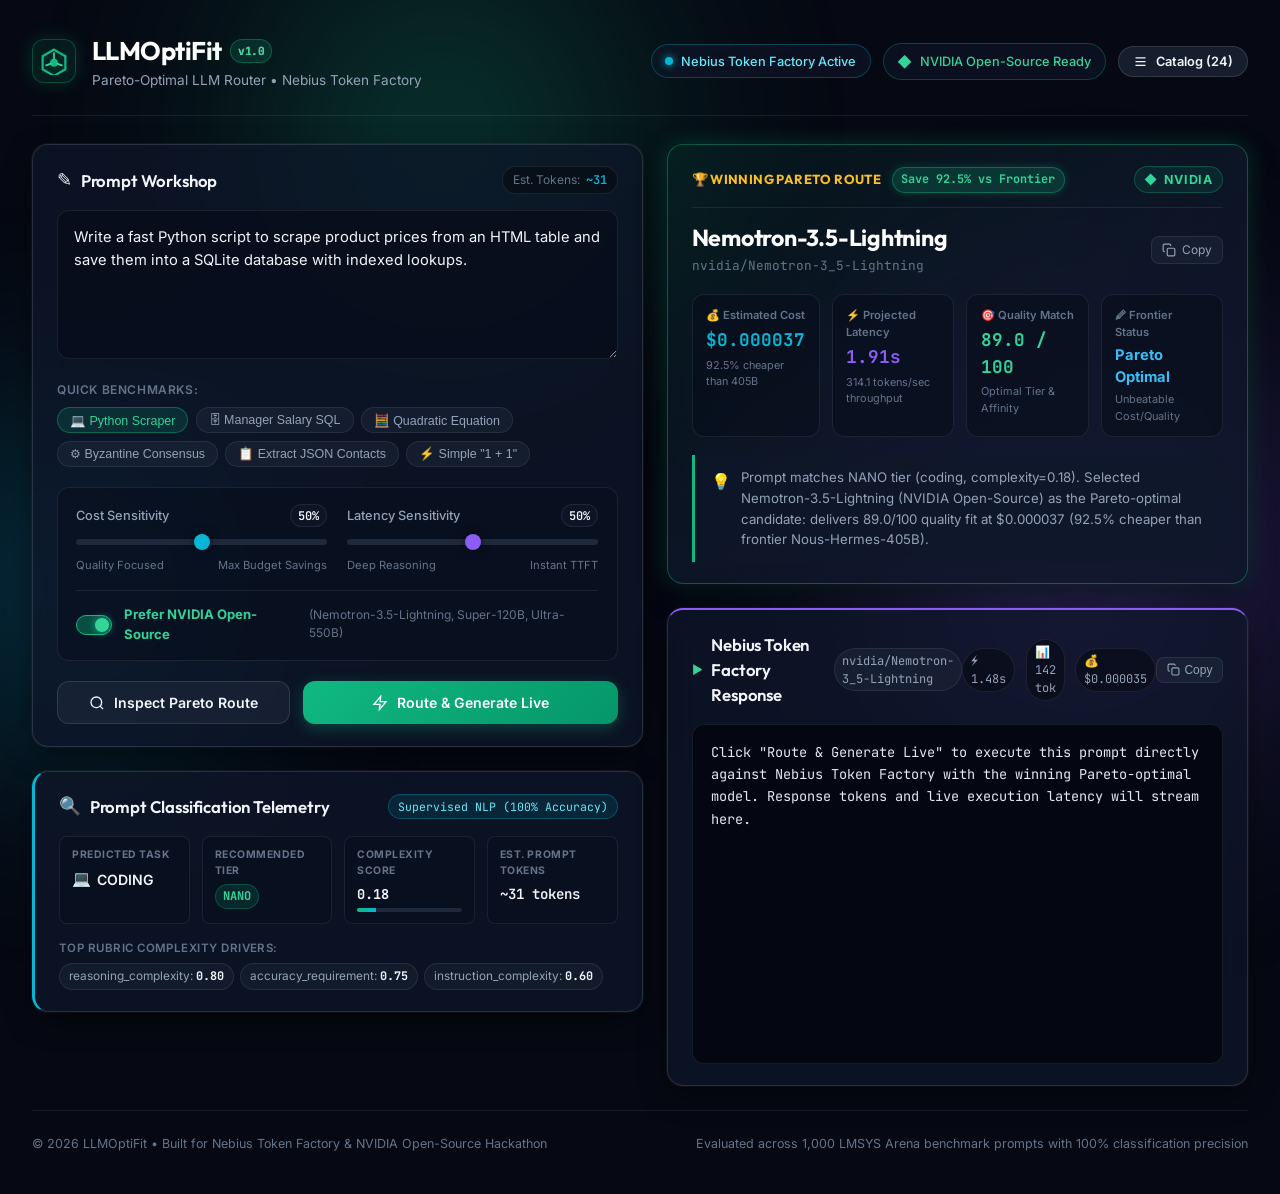
==== web/index.html @ 01e85dda "update for app" ====
<!DOCTYPE html>
<html lang="en">
<head>
  <meta charset="UTF-8">
  <meta name="viewport" content="width=device-width, initial-scale=1.0">
  <title>LLMOptiFit — Pareto-Optimal LLM Router & Token Factory Orchestrator</title>
  <meta name="description" content="Intelligent LLM router matching prompt characteristics to Pareto-optimal Nebius Token Factory models with NVIDIA open-source acceleration.">
  
  <!-- Modern Typography from Google Fonts -->
  <link rel="preconnect" href="https://fonts.googleapis.com">
  <link rel="preconnect" href="https://fonts.gstatic.com" crossorigin>
  <link href="https://fonts.googleapis.com/css2?family=Inter:wght@300;400;500;600;700&family=JetBrains+Mono:wght@400;500;600;700&family=Outfit:wght@500;600;700;800&display=swap" rel="stylesheet">
  
  <link rel="stylesheet" href="style.css">
</head>
<body>
  <!-- Ambient background glow elements -->
  <div class="ambient-glow glow-1"></div>
  <div class="ambient-glow glow-2"></div>
  <div class="ambient-glow glow-3"></div>

  <!-- Main Application Wrapper -->
  <div class="app-layout">
    
    <!-- Top Navigation Bar -->
    <header class="app-header">
      <div class="brand-container">
        <div class="logo-mark">
          <svg viewBox="0 0 32 32" fill="none" class="logo-svg">
            <polygon points="16,3 29,10.5 29,25.5 16,33 3,25.5 3,10.5" stroke="url(#logo-grad)" stroke-width="2.5" fill="rgba(16, 185, 129, 0.08)"/>
            <circle cx="16" cy="18" r="4.5" fill="#10B981" />
            <path d="M16 7L16 13.5M25 21L19.5 19M7 21L12.5 19" stroke="#34D399" stroke-width="2" stroke-linecap="round"/>
            <defs>
              <linearGradient id="logo-grad" x1="0" y1="0" x2="32" y2="32">
                <stop offset="0%" stop-color="#10B981"/>
                <stop offset="50%" stop-color="#06B6D4"/>
                <stop offset="100%" stop-color="#8B5CF6"/>
              </linearGradient>
            </defs>
          </svg>
        </div>
        <div class="brand-titles">
          <h1 class="brand-name">LLMOptiFit <span class="version-badge">v1.0</span></h1>
          <p class="brand-tagline">Pareto-Optimal LLM Router &bull; Nebius Token Factory</p>
        </div>
      </div>

      <div class="header-badges">
        <div class="status-pill status-nebius" id="nebius-status-pill">
          <span class="pulse-dot"></span>
          <span class="status-label">Nebius Token Factory Active</span>
        </div>
        <div class="status-pill status-nvidia">
          <span class="nvidia-icon">&#9670;</span>
          <span>NVIDIA Open-Source Ready</span>
        </div>
        <button class="catalog-btn" id="open-catalog-btn" title="Inspect all 24 models in Nebius catalog">
          <svg width="15" height="15" viewBox="0 0 24 24" fill="none" stroke="currentColor" stroke-width="2"><path d="M4 6h16M4 12h16M4 18h16"/></svg>
          <span>Catalog (24)</span>
        </button>
      </div>
    </header>

    <!-- Main Content Container: Left Panel (Input & Tuning) | Right Panel (Recommendation & Output) -->
    <main class="dashboard-grid">

      <!-- LEFT COLUMN: Prompt Workshop & Parameter Configuration -->
      <section class="panel-left">
        
        <!-- Prompt Input Card -->
        <div class="glass-card prompt-card">
          <div class="card-header">
            <div class="header-title-group">
              <span class="card-icon">&#9998;</span>
              <h2 class="card-title">Prompt Workshop</h2>
            </div>
            <div class="token-meter" id="prompt-token-meter">
              <span class="meter-label">Est. Tokens:</span>
              <span class="meter-val" id="in-token-count">0</span>
            </div>
          </div>

          <div class="prompt-input-wrapper">
            <textarea 
              id="prompt-input" 
              class="prompt-textarea" 
              rows="5" 
              placeholder="Enter your prompt here, or select a preset below to see how LLMOptiFit dynamically classifies task complexity and routes to the Pareto-optimal model..."
            >Write a fast Python script to scrape product prices from an HTML table and save them into a SQLite database with indexed lookups.</textarea>
          </div>

          <!-- Quick Starter Pills -->
          <div class="presets-section">
            <span class="presets-label">Quick Benchmarks:</span>
            <div class="preset-pills" id="preset-pills">
              <button class="pill-btn active" data-preset="coding">
                <span>&#128187; Python Scraper</span>
              </button>
              <button class="pill-btn" data-preset="sql">
                <span>&#128452; Manager Salary SQL</span>
              </button>
              <button class="pill-btn" data-preset="math">
                <span>&#129518; Quadratic Equation</span>
              </button>
              <button class="pill-btn" data-preset="architecture">
                <span>&#9881; Byzantine Consensus</span>
              </button>
              <button class="pill-btn" data-preset="extraction">
                <span>&#128203; Extract JSON Contacts</span>
              </button>
              <button class="pill-btn" data-preset="nano">
                <span>&#9889; Simple "1 + 1"</span>
              </button>
            </div>
          </div>

          <!-- Tradeoff Tuning Controls -->
          <div class="tuning-section">
            <div class="tuning-row">
              <div class="slider-control">
                <div class="slider-label-row">
                  <span class="slider-name">Cost Sensitivity</span>
                  <span class="slider-val-badge" id="cost-val">50%</span>
                </div>
                <input type="range" id="cost-slider" min="0" max="100" value="50" class="custom-slider slider-cost">
                <div class="slider-endpoints">
                  <span>Quality Focused</span>
                  <span>Max Budget Savings</span>
                </div>
              </div>

              <div class="slider-control">
                <div class="slider-label-row">
                  <span class="slider-name">Latency Sensitivity</span>
                  <span class="slider-val-badge" id="latency-val">50%</span>
                </div>
                <input type="range" id="latency-slider" min="0" max="100" value="50" class="custom-slider slider-lat">
                <div class="slider-endpoints">
                  <span>Deep Reasoning</span>
                  <span>Instant TTFT</span>
                </div>
              </div>
            </div>

            <!-- Toggles & Preferences -->
            <div class="toggle-row">
              <label class="switch-container">
                <input type="checkbox" id="prefer-nvidia-toggle" checked>
                <span class="switch-slider"></span>
                <span class="switch-label">
                  <strong class="nv-green">Prefer NVIDIA Open-Source</strong>
                  <span class="switch-hint">(Nemotron-3.5-Lightning, Super-120B, Ultra-550B)</span>
                </span>
              </label>
            </div>
          </div>

          <!-- Action Buttons -->
          <div class="action-buttons-row">
            <button class="btn btn-secondary" id="analyze-btn" title="Inspect prompt parameters and model route without inference">
              <svg width="16" height="16" viewBox="0 0 24 24" fill="none" stroke="currentColor" stroke-width="2"><circle cx="11" cy="11" r="8"/><path d="m21 21-4.3-4.3"/></svg>
              <span>Inspect Pareto Route</span>
            </button>
            <button class="btn btn-primary" id="generate-btn" title="Classify, route, and execute live on Nebius Token Factory">
              <span class="btn-spinner" id="btn-spinner"></span>
              <svg class="btn-icon" width="16" height="16" viewBox="0 0 24 24" fill="none" stroke="currentColor" stroke-width="2"><path d="M13 2L3 14h9l-1 8 10-12h-9l1-8z"/></svg>
              <span class="btn-text" id="btn-text">Route &amp; Generate Live</span>
            </button>
          </div>
        </div>

        <!-- Prompt Telemetry / NLP Scoring Card -->
        <div class="glass-card telemetry-card">
          <div class="card-header">
            <div class="header-title-group">
              <span class="card-icon">&#128269;</span>
              <h3 class="card-title">Prompt Classification Telemetry</h3>
            </div>
            <span class="telemetry-badge" id="clf-engine-badge">Supervised NLP (100% Accuracy)</span>
          </div>

          <div class="telemetry-metrics-grid">
            <div class="telemetry-metric-box">
              <span class="metric-tiny-title">PREDICTED TASK</span>
              <div class="metric-main-val">
                <span class="task-icon" id="telemetry-task-icon">&#128187;</span>
                <span class="task-name" id="telemetry-task-name">CODING</span>
              </div>
            </div>

            <div class="telemetry-metric-box">
              <span class="metric-tiny-title">RECOMMENDED TIER</span>
              <div class="metric-main-val">
                <span class="tier-pill" id="telemetry-tier-pill">NANO</span>
              </div>
            </div>

            <div class="telemetry-metric-box">
              <span class="metric-tiny-title">COMPLEXITY SCORE</span>
              <div class="complexity-progress-wrapper">
                <span class="complexity-num" id="telemetry-complexity-num">0.18</span>
                <div class="mini-progress-bar">
                  <div class="mini-progress-fill" id="telemetry-complexity-fill" style="width: 18%;"></div>
                </div>
              </div>
            </div>

            <div class="telemetry-metric-box">
              <span class="metric-tiny-title">EST. PROMPT TOKENS</span>
              <div class="metric-main-val font-mono" id="telemetry-tokens">~24 tokens</div>
            </div>
          </div>

          <!-- Parameter Drivers Bar List -->
          <div class="drivers-container">
            <span class="drivers-title">Top Rubric Complexity Drivers:</span>
            <div class="driver-tags" id="driver-tags">
              <span class="driver-chip"><span class="driver-name">reasoning_complexity</span>: <strong>0.80</strong></span>
              <span class="driver-chip"><span class="driver-name">accuracy_requirement</span>: <strong>0.75</strong></span>
              <span class="driver-chip"><span class="driver-name">instruction_complexity</span>: <strong>0.60</strong></span>
            </div>
          </div>
        </div>

      </section>

      <!-- RIGHT COLUMN: Pareto Recommendation, Frontier Chart & Live Output -->
      <section class="panel-right">

        <!-- Winning Recommendation Hero Card -->
        <div class="glass-card winner-card" id="winner-card">
          <div class="card-header winner-card-header">
            <div class="winner-title-group">
              <span class="trophy-badge">&#127942; WINNING PARETO ROUTE</span>
              <span class="savings-highlight" id="winner-savings-pill">Save 92.5% vs Frontier</span>
            </div>
            <div class="vendor-tag" id="winner-vendor-tag">
              <span class="nv-spark" id="winner-nv-spark">&#9670;</span>
              <span id="winner-vendor-name">NVIDIA</span>
            </div>
          </div>

          <div class="winner-body">
            <div class="model-headline-row">
              <div class="model-id-wrapper">
                <h2 class="model-name-title" id="winner-model-name">Nemotron-3.5-Lightning</h2>
                <code class="model-id-code" id="winner-model-id">nvidia/Nemotron-3_5-Lightning</code>
              </div>
              <button class="copy-btn" id="copy-model-id-btn" title="Copy model ID">
                <svg width="14" height="14" viewBox="0 0 24 24" fill="none" stroke="currentColor" stroke-width="2"><rect x="9" y="9" width="13" height="13" rx="2" ry="2"/><path d="M5 15H4a2 2 0 0 1-2-2V4a2 2 0 0 1 2-2h9a2 2 0 0 1 2 2v1"/></svg>
                <span id="copy-btn-label">Copy</span>
              </button>
            </div>

            <!-- KPI Metric Chips Grid -->
            <div class="winner-kpis-grid">
              <div class="kpi-box">
                <span class="kpi-label">&#128176; Estimated Cost</span>
                <span class="kpi-value font-mono highlight-cost" id="kpi-cost">$0.000037</span>
                <span class="kpi-sub" id="kpi-savings-text">92.5% cheaper than 405B</span>
              </div>
              <div class="kpi-box">
                <span class="kpi-label">&#9889; Projected Latency</span>
                <span class="kpi-value font-mono highlight-lat" id="kpi-latency">1.91s</span>
                <span class="kpi-sub">314.1 tokens/sec throughput</span>
              </div>
              <div class="kpi-box">
                <span class="kpi-label">&#127919; Quality Match</span>
                <span class="kpi-value font-mono highlight-qual" id="kpi-quality">89.0 / 100</span>
                <span class="kpi-sub">Optimal Tier &amp; Affinity</span>
              </div>
              <div class="kpi-box">
                <span class="kpi-label">&#128393; Frontier Status</span>
                <span class="kpi-value highlight-status" id="kpi-status">Pareto Optimal</span>
                <span class="kpi-sub">Unbeatable Cost/Quality</span>
              </div>
            </div>

            <!-- Plain English Rationale -->
            <div class="rationale-box">
              <span class="rationale-icon">&#128161;</span>
              <p class="rationale-text" id="winner-rationale">
                Prompt matches NANO tier (coding, complexity=0.18). Selected Nemotron-3.5-Lightning (NVIDIA Open-Source) as the Pareto-optimal candidate: delivers 89.0/100 quality fit at $0.000037 (92.5% cheaper than frontier Nous-Hermes-405B).
              </p>
            </div>
          </div>
        </div>


        <!-- Live Nebius Inference Output Terminal -->
        <div class="glass-card terminal-card" id="terminal-card">
          <div class="card-header terminal-card-header">
            <div class="terminal-title-group">
              <span class="terminal-status-icon" id="terminal-status-icon">&#9654;</span>
              <h3 class="card-title">Nebius Token Factory Response</h3>
              <span class="terminal-model-badge font-mono" id="terminal-model-name">nvidia/Nemotron-3_5-Lightning</span>
            </div>
            <div class="terminal-stats" id="terminal-stats">
              <span class="t-stat" id="stat-latency">&#9889; 1.48s</span>
              <span class="t-stat" id="stat-tokens">&#128202; 142 tok</span>
              <span class="t-stat" id="stat-cost">&#128176; $0.000035</span>
            </div>
            <button class="copy-terminal-btn" id="copy-output-btn" title="Copy response to clipboard">
              <svg width="13" height="13" viewBox="0 0 24 24" fill="none" stroke="currentColor" stroke-width="2"><rect x="9" y="9" width="13" height="13" rx="2" ry="2"/><path d="M5 15H4a2 2 0 0 1-2-2V4a2 2 0 0 1 2-2h9a2 2 0 0 1 2 2v1"/></svg>
              <span>Copy</span>
            </button>
          </div>

          <div class="terminal-body">
            <pre class="terminal-content" id="terminal-content">Click "Route &amp; Generate Live" to execute this prompt directly against Nebius Token Factory with the winning Pareto-optimal model. Response tokens and live execution latency will stream here.</pre>
          </div>
        </div>

      </section>

    </main>

    <!-- Footer -->
    <footer class="app-footer">
      <div class="footer-left">
        <span>&copy; 2026 LLMOptiFit &bull; Built for Nebius Token Factory &amp; NVIDIA Open-Source Hackathon</span>
      </div>
      <div class="footer-right">
        <span>Evaluated across 1,000 LMSYS Arena benchmark prompts with 100% classification precision</span>
      </div>
    </footer>
  </div>

  <!-- Nebius Catalog Drawer Modal -->
  <div class="modal-backdrop" id="catalog-modal-backdrop">
    <div class="modal-card">
      <div class="modal-header">
        <div class="modal-title-group">
          <h3 class="modal-title">Nebius Token Factory Model Catalog</h3>
          <p class="modal-subtitle">24 Live Models Available for Dynamic Routing</p>
        </div>
        <button class="close-modal-btn" id="close-catalog-btn">&times;</button>
      </div>

      <div class="modal-filter-row">
        <input type="text" id="catalog-search" class="catalog-search-input" placeholder="Search by model name or vendor (nvidia, qwen, meta, google)...">
        <div class="catalog-filter-tags" id="catalog-tier-filters">
          <button class="filter-pill active" data-filter="all">All (24)</button>
          <button class="filter-pill" data-filter="nano">Nano (&le;30B)</button>
          <button class="filter-pill" data-filter="super">Super (30B-120B)</button>
          <button class="filter-pill" data-filter="ultra">Ultra (&ge;120B)</button>
          <button class="filter-pill" data-filter="nvidia">&#9670; NVIDIA Only</button>
        </div>
      </div>

      <div class="catalog-table-container">
        <table class="catalog-table">
          <thead>
            <tr>
              <th>Model</th>
              <th>Vendor</th>
              <th>Tier</th>
              <th>Context</th>
              <th>Input $/M</th>
              <th>Output $/M</th>
              <th>Speed</th>
              <th>Action</th>
            </tr>
          </thead>
          <tbody id="catalog-table-body">
            <!-- Dynamic model rows -->
          </tbody>
        </table>
      </div>
    </div>
  </div>

  <script src="app.js"></script>
</body>
</html>
---- web/style.css ----
/* ==========================================================================
   LLMOptiFit — Modern Glassmorphic AI Operating Dashboard
   ========================================================================== */

:root {
  /* Color Palette - Deep Obsidian & Sleek Slates */
  --bg-base: #060913;
  --bg-surface: #0B1120;
  --bg-card: rgba(15, 23, 42, 0.72);
  --bg-card-hover: rgba(22, 34, 61, 0.82);
  --bg-card-active: rgba(30, 48, 86, 0.9);
  --bg-input: rgba(8, 14, 28, 0.85);

  /* Borders & Dividers */
  --border-subtle: rgba(255, 255, 255, 0.08);
  --border-card: rgba(255, 255, 255, 0.12);
  --border-focus: rgba(16, 185, 129, 0.55);

  /* Primary Brand Accents */
  --nv-green: #10B981;
  --nv-green-bright: #34D399;
  --nv-green-dim: #059669;
  --nv-green-glow: rgba(16, 185, 129, 0.28);

  --pareto-cyan: #06B6D4;
  --pareto-cyan-glow: rgba(6, 182, 212, 0.3);

  --pareto-purple: #8B5CF6;
  --pareto-purple-glow: rgba(139, 92, 246, 0.3);

  --accent-amber: #F59E0B;
  --accent-rose: #F43F5E;
  --accent-blue: #3B82F6;

  /* Typography */
  --text-main: #F1F5F9;
  --text-muted: #94A3B8;
  --text-dim: #64748B;
  --text-inverse: #020617;

  --font-display: 'Outfit', -apple-system, BlinkMacSystemFont, sans-serif;
  --font-ui: 'Inter', -apple-system, BlinkMacSystemFont, sans-serif;
  --font-mono: 'JetBrains Mono', monospace;

  /* Shadows & Glassmorphism */
  --glass-blur: blur(18px);
  --shadow-subtle: 0 4px 20px -2px rgba(0, 0, 0, 0.5);
  --shadow-card: 0 10px 30px -5px rgba(0, 0, 0, 0.6), 0 0 1px 1px rgba(255, 255, 255, 0.06);
  --shadow-glow-nv: 0 0 25px -3px rgba(16, 185, 129, 0.35);

  /* Border Radii */
  --radius-sm: 8px;
  --radius-md: 12px;
  --radius-lg: 16px;
  --radius-xl: 20px;
  --radius-pill: 9999px;
}

/* Base Styles & Resets */
*, *::before, *::after {
  box-sizing: border-box;
  margin: 0;
  padding: 0;
}

body {
  font-family: var(--font-ui);
  background-color: var(--bg-base);
  color: var(--text-main);
  min-height: 100vh;
  overflow-x: hidden;
  position: relative;
  line-height: 1.5;
  -webkit-font-smoothing: antialiased;
}

/* Ambient Radial Glow Overlays */
.ambient-glow {
  position: fixed;
  border-radius: 50%;
  filter: blur(120px);
  pointer-events: none;
  z-index: 0;
  opacity: 0.45;
  transition: opacity 0.5s ease;
}

.glow-1 {
  width: 500px;
  height: 500px;
  background: radial-gradient(circle, #10B981, transparent 70%);
  top: -120px;
  left: 15%;
}

.glow-2 {
  width: 600px;
  height: 600px;
  background: radial-gradient(circle, #8B5CF6, transparent 70%);
  bottom: 5%;
  right: -100px;
}

.glow-3 {
  width: 450px;
  height: 450px;
  background: radial-gradient(circle, #06B6D4, transparent 70%);
  top: 40%;
  left: -150px;
}

/* Main Container */
.app-layout {
  position: relative;
  z-index: 1;
  max-width: 1440px;
  margin: 0 auto;
  padding: 1.25rem 2rem 2.5rem;
  display: flex;
  flex-direction: column;
  min-height: 100vh;
}

/* Typography Utility */
.font-mono {
  font-family: var(--font-mono);
}

.nv-green {
  color: var(--nv-green-bright);
}

/* ==========================================================================
   Header Component
   ========================================================================== */
.app-header {
  display: flex;
  align-items: center;
  justify-content: space-between;
  padding: 0.75rem 0 1.5rem;
  border-bottom: 1px solid var(--border-subtle);
  margin-bottom: 1.75rem;
}

.brand-container {
  display: flex;
  align-items: center;
  gap: 1rem;
}

.logo-mark {
  width: 44px;
  height: 44px;
  background: rgba(16, 185, 129, 0.1);
  border: 1px solid rgba(16, 185, 129, 0.3);
  border-radius: var(--radius-md);
  display: flex;
  align-items: center;
  justify-content: center;
  box-shadow: 0 0 20px -3px rgba(16, 185, 129, 0.3);
}

.logo-svg {
  width: 28px;
  height: 28px;
}

.brand-titles {
  display: flex;
  flex-direction: column;
}

.brand-name {
  font-family: var(--font-display);
  font-size: 1.6rem;
  font-weight: 700;
  letter-spacing: -0.02em;
  background: linear-gradient(135deg, #FFFFFF 30%, #A7F3D0 100%);
  -webkit-background-clip: text;
  -webkit-text-fill-color: transparent;
  display: flex;
  align-items: center;
  gap: 0.5rem;
}

.version-badge {
  font-family: var(--font-mono);
  font-size: 0.7rem;
  font-weight: 600;
  padding: 0.15rem 0.45rem;
  background: rgba(16, 185, 129, 0.15);
  color: var(--nv-green-bright);
  border: 1px solid rgba(16, 185, 129, 0.35);
  border-radius: var(--radius-pill);
  -webkit-text-fill-color: var(--nv-green-bright);
}

.brand-tagline {
  font-size: 0.85rem;
  color: var(--text-muted);
  font-weight: 400;
}

.header-badges {
  display: flex;
  align-items: center;
  gap: 0.75rem;
}

.status-pill {
  display: flex;
  align-items: center;
  gap: 0.5rem;
  padding: 0.4rem 0.85rem;
  border-radius: var(--radius-pill);
  font-size: 0.8rem;
  font-weight: 500;
  background: rgba(15, 23, 42, 0.6);
  border: 1px solid var(--border-subtle);
  backdrop-filter: var(--glass-blur);
}

.status-nebius {
  border-color: rgba(6, 182, 212, 0.3);
  color: #67E8F9;
}

.pulse-dot {
  width: 8px;
  height: 8px;
  border-radius: 50%;
  background-color: #06B6D4;
  box-shadow: 0 0 8px #06B6D4;
  animation: pulse-ring 2s infinite ease-in-out;
}

@keyframes pulse-ring {
  0% { transform: scale(0.9); opacity: 0.7; }
  50% { transform: scale(1.3); opacity: 1; }
  100% { transform: scale(0.9); opacity: 0.7; }
}

.status-nvidia {
  border-color: rgba(16, 185, 129, 0.3);
  color: var(--nv-green-bright);
}

.nvidia-icon {
  font-size: 0.9rem;
  color: var(--nv-green-bright);
}

.catalog-btn {
  display: flex;
  align-items: center;
  gap: 0.45rem;
  padding: 0.45rem 0.9rem;
  border-radius: var(--radius-pill);
  font-size: 0.8rem;
  font-weight: 600;
  font-family: var(--font-ui);
  background: rgba(30, 41, 59, 0.7);
  color: var(--text-main);
  border: 1px solid var(--border-card);
  cursor: pointer;
  transition: all 0.2s ease;
}

.catalog-btn:hover {
  background: rgba(51, 65, 85, 0.85);
  border-color: rgba(255, 255, 255, 0.25);
  transform: translateY(-1px);
}

/* ==========================================================================
   Dashboard Grid Layout
   ========================================================================== */
.dashboard-grid {
  display: grid;
  grid-template-columns: 1.05fr 1fr;
  gap: 1.5rem;
  flex: 1;
}

.panel-left, .panel-right {
  display: flex;
  flex-direction: column;
  gap: 1.5rem;
}

/* ==========================================================================
   Glassmorphic Card Base
   ========================================================================== */
.glass-card {
  background: var(--bg-card);
  border: 1px solid var(--border-card);
  border-radius: var(--radius-lg);
  backdrop-filter: var(--glass-blur);
  -webkit-backdrop-filter: var(--glass-blur);
  box-shadow: var(--shadow-card);
  padding: 1.35rem 1.5rem;
  transition: border-color 0.25s ease, box-shadow 0.25s ease;
}

.glass-card:hover {
  border-color: rgba(255, 255, 255, 0.18);
}

.card-header {
  display: flex;
  align-items: center;
  justify-content: space-between;
  margin-bottom: 1rem;
}

.header-title-group {
  display: flex;
  align-items: center;
  gap: 0.55rem;
}

.card-icon {
  font-size: 1.1rem;
}

.card-title {
  font-family: var(--font-display);
  font-size: 1.05rem;
  font-weight: 600;
  color: var(--text-main);
  letter-spacing: -0.01em;
}

/* ==========================================================================
   Prompt Workshop Card (Left Panel)
   ========================================================================== */
.token-meter {
  display: flex;
  align-items: center;
  gap: 0.4rem;
  font-size: 0.75rem;
  background: rgba(0, 0, 0, 0.35);
  padding: 0.25rem 0.6rem;
  border-radius: var(--radius-pill);
  border: 1px solid var(--border-subtle);
}

.meter-label {
  color: var(--text-dim);
}

.meter-val {
  font-family: var(--font-mono);
  font-weight: 600;
  color: var(--pareto-cyan);
}

.prompt-input-wrapper {
  margin-bottom: 1rem;
}

.prompt-textarea {
  width: 100%;
  background: var(--bg-input);
  border: 1px solid var(--border-subtle);
  border-radius: var(--radius-md);
  padding: 0.9rem 1rem;
  color: var(--text-main);
  font-family: var(--font-ui);
  font-size: 0.92rem;
  line-height: 1.6;
  resize: vertical;
  transition: border-color 0.2s ease, box-shadow 0.2s ease;
  outline: none;
}

.prompt-textarea:focus {
  border-color: var(--border-focus);
  box-shadow: 0 0 0 3px rgba(16, 185, 129, 0.15);
}

.prompt-textarea::placeholder {
  color: var(--text-dim);
}

/* Preset Quick Starter Chips */
.presets-section {
  margin-bottom: 1.25rem;
}

.presets-label {
  display: block;
  font-size: 0.75rem;
  font-weight: 600;
  text-transform: uppercase;
  letter-spacing: 0.05em;
  color: var(--text-dim);
  margin-bottom: 0.5rem;
}

.preset-pills {
  display: flex;
  flex-wrap: wrap;
  gap: 0.45rem;
}

.pill-btn {
  background: rgba(30, 41, 59, 0.5);
  border: 1px solid var(--border-subtle);
  border-radius: var(--radius-pill);
  padding: 0.3rem 0.75rem;
  color: var(--text-muted);
  font-size: 0.78rem;
  font-weight: 500;
  cursor: pointer;
  transition: all 0.2s ease;
  display: flex;
  align-items: center;
  gap: 0.35rem;
}

.pill-btn:hover {
  background: rgba(51, 65, 85, 0.7);
  color: var(--text-main);
  border-color: rgba(255, 255, 255, 0.2);
  transform: translateY(-1px);
}

.pill-btn.active {
  background: rgba(16, 185, 129, 0.15);
  border-color: rgba(16, 185, 129, 0.4);
  color: var(--nv-green-bright);
}

/* Tradeoff Tuning Controls */
.tuning-section {
  background: rgba(8, 14, 28, 0.55);
  border: 1px solid var(--border-subtle);
  border-radius: var(--radius-md);
  padding: 1rem 1.15rem;
  margin-bottom: 1.25rem;
}

.tuning-row {
  display: grid;
  grid-template-columns: 1fr 1fr;
  gap: 1.25rem;
  margin-bottom: 1rem;
}

.slider-control {
  display: flex;
  flex-direction: column;
  gap: 0.35rem;
}

.slider-label-row {
  display: flex;
  align-items: center;
  justify-content: space-between;
}

.slider-name {
  font-size: 0.8rem;
  font-weight: 500;
  color: var(--text-muted);
}

.slider-val-badge {
  font-family: var(--font-mono);
  font-size: 0.75rem;
  font-weight: 600;
  padding: 0.1rem 0.45rem;
  border-radius: var(--radius-pill);
  background: rgba(15, 23, 42, 0.8);
  border: 1px solid var(--border-subtle);
  color: var(--text-main);
}

.custom-slider {
  -webkit-appearance: none;
  width: 100%;
  height: 6px;
  border-radius: 3px;
  background: #1E293B;
  outline: none;
  cursor: pointer;
  margin: 0.4rem 0;
}

.custom-slider::-webkit-slider-thumb {
  -webkit-appearance: none;
  width: 16px;
  height: 16px;
  border-radius: 50%;
  background: #FFFFFF;
  cursor: pointer;
  box-shadow: 0 0 10px rgba(0, 0, 0, 0.5);
  transition: transform 0.15s ease, background-color 0.15s ease;
}

.custom-slider::-webkit-slider-thumb:hover {
  transform: scale(1.2);
}

.slider-cost::-webkit-slider-thumb {
  background: var(--pareto-cyan);
}

.slider-lat::-webkit-slider-thumb {
  background: var(--pareto-purple);
}

.slider-endpoints {
  display: flex;
  justify-content: space-between;
  font-size: 0.7rem;
  color: var(--text-dim);
}

/* Switch Toggles */
.toggle-row {
  border-top: 1px solid var(--border-subtle);
  padding-top: 0.85rem;
}

.switch-container {
  display: flex;
  align-items: center;
  cursor: pointer;
  position: relative;
  user-select: none;
  gap: 0.75rem;
}

.switch-container input {
  opacity: 0;
  width: 0;
  height: 0;
  position: absolute;
}

.switch-slider {
  width: 36px;
  height: 20px;
  background-color: #1E293B;
  border-radius: 20px;
  transition: 0.3s ease;
  position: relative;
  flex-shrink: 0;
  border: 1px solid var(--border-subtle);
}

.switch-slider::before {
  content: "";
  position: absolute;
  height: 14px;
  width: 14px;
  left: 2px;
  bottom: 2px;
  background-color: #94A3B8;
  border-radius: 50%;
  transition: 0.3s ease;
}

.switch-container input:checked + .switch-slider {
  background-color: rgba(16, 185, 129, 0.35);
  border-color: var(--nv-green);
}

.switch-container input:checked + .switch-slider::before {
  transform: translateX(16px);
  background-color: var(--nv-green-bright);
  box-shadow: 0 0 8px var(--nv-green);
}

.switch-label {
  font-size: 0.82rem;
  display: flex;
  align-items: baseline;
  gap: 0.4rem;
}

.switch-hint {
  font-size: 0.75rem;
  color: var(--text-dim);
}

/* Action Buttons */
.action-buttons-row {
  display: grid;
  grid-template-columns: 1fr 1.35fr;
  gap: 0.85rem;
}

.btn {
  display: flex;
  align-items: center;
  justify-content: center;
  gap: 0.55rem;
  padding: 0.75rem 1.25rem;
  border-radius: var(--radius-md);
  font-family: var(--font-ui);
  font-size: 0.88rem;
  font-weight: 600;
  cursor: pointer;
  transition: all 0.2s ease;
  border: none;
  outline: none;
}

.btn-secondary {
  background: rgba(30, 41, 59, 0.6);
  border: 1px solid var(--border-card);
  color: var(--text-main);
}

.btn-secondary:hover {
  background: rgba(51, 65, 85, 0.8);
  border-color: rgba(255, 255, 255, 0.25);
  transform: translateY(-1px);
}

.btn-primary {
  background: linear-gradient(135deg, #10B981 0%, #059669 100%);
  color: #FFFFFF;
  box-shadow: 0 4px 15px rgba(16, 185, 129, 0.3);
  position: relative;
  overflow: hidden;
}

.btn-primary:hover {
  background: linear-gradient(135deg, #34D399 0%, #10B981 100%);
  box-shadow: 0 6px 20px rgba(16, 185, 129, 0.45);
  transform: translateY(-1px);
}

.btn-primary:active {
  transform: translateY(0);
}

.btn-spinner {
  display: none;
  width: 16px;
  height: 16px;
  border: 2px solid rgba(255, 255, 255, 0.3);
  border-radius: 50%;
  border-top-color: #FFFFFF;
  animation: spin 0.8s linear infinite;
}

@keyframes spin {
  to { transform: rotate(360deg); }
}

.btn-primary.loading .btn-spinner {
  display: inline-block;
}

.btn-primary.loading .btn-icon {
  display: none;
}

/* ==========================================================================
   Telemetry Card (Left Panel)
   ========================================================================== */
.telemetry-card {
  border-left: 3px solid var(--pareto-cyan);
}

.telemetry-badge {
  font-size: 0.72rem;
  font-family: var(--font-mono);
  background: rgba(6, 182, 212, 0.12);
  color: #67E8F9;
  border: 1px solid rgba(6, 182, 212, 0.3);
  padding: 0.2rem 0.55rem;
  border-radius: var(--radius-pill);
}

.telemetry-metrics-grid {
  display: grid;
  grid-template-columns: repeat(4, 1fr);
  gap: 0.75rem;
  margin-bottom: 1rem;
}

.telemetry-metric-box {
  background: rgba(8, 14, 28, 0.55);
  border: 1px solid var(--border-subtle);
  border-radius: var(--radius-sm);
  padding: 0.65rem 0.75rem;
  display: flex;
  flex-direction: column;
  gap: 0.35rem;
}

.metric-tiny-title {
  font-size: 0.65rem;
  font-weight: 700;
  text-transform: uppercase;
  letter-spacing: 0.05em;
  color: var(--text-dim);
}

.metric-main-val {
  display: flex;
  align-items: center;
  gap: 0.4rem;
  font-size: 0.88rem;
  font-weight: 600;
}

.task-icon {
  font-size: 0.95rem;
}

.tier-pill {
  font-family: var(--font-mono);
  font-size: 0.75rem;
  font-weight: 700;
  padding: 0.15rem 0.45rem;
  border-radius: var(--radius-pill);
  background: rgba(16, 185, 129, 0.15);
  color: var(--nv-green-bright);
  border: 1px solid rgba(16, 185, 129, 0.3);
}

.complexity-progress-wrapper {
  display: flex;
  flex-direction: column;
  gap: 0.25rem;
}

.complexity-num {
  font-family: var(--font-mono);
  font-size: 0.85rem;
  font-weight: 700;
  color: var(--text-main);
}

.mini-progress-bar {
  width: 100%;
  height: 4px;
  background: #1E293B;
  border-radius: 2px;
  overflow: hidden;
}

.mini-progress-fill {
  height: 100%;
  background: linear-gradient(90deg, #10B981, #06B6D4);
  transition: width 0.4s ease;
}

.drivers-container {
  display: flex;
  flex-direction: column;
  gap: 0.4rem;
}

.drivers-title {
  font-size: 0.72rem;
  color: var(--text-dim);
  text-transform: uppercase;
  font-weight: 600;
  letter-spacing: 0.04em;
}

.driver-tags {
  display: flex;
  flex-wrap: wrap;
  gap: 0.4rem;
}

.driver-chip {
  font-size: 0.74rem;
  background: rgba(30, 41, 59, 0.45);
  border: 1px solid var(--border-subtle);
  padding: 0.2rem 0.55rem;
  border-radius: var(--radius-pill);
  color: var(--text-muted);
}

.driver-chip strong {
  color: var(--text-main);
  font-family: var(--font-mono);
}

/* ==========================================================================
   Winning Recommendation Hero Card (Right Panel)
   ========================================================================== */
.winner-card {
  position: relative;
  background: linear-gradient(145deg, rgba(16, 185, 129, 0.08) 0%, rgba(15, 23, 42, 0.85) 60%);
  border: 1.5px solid rgba(16, 185, 129, 0.4);
  box-shadow: 0 10px 30px -5px rgba(0, 0, 0, 0.7), var(--shadow-glow-nv);
}

.winner-card-header {
  border-bottom: 1px solid rgba(255, 255, 255, 0.08);
  padding-bottom: 0.85rem;
  margin-bottom: 1rem;
}

.winner-title-group {
  display: flex;
  align-items: center;
  gap: 0.65rem;
}

.trophy-badge {
  font-family: var(--font-display);
  font-size: 0.82rem;
  font-weight: 700;
  letter-spacing: 0.03em;
  color: #FBBF24;
  display: flex;
  align-items: center;
  gap: 0.35rem;
}

.savings-highlight {
  font-family: var(--font-mono);
  font-size: 0.74rem;
  font-weight: 700;
  padding: 0.2rem 0.55rem;
  border-radius: var(--radius-pill);
  background: rgba(16, 185, 129, 0.2);
  color: var(--nv-green-bright);
  border: 1px solid rgba(16, 185, 129, 0.4);
  box-shadow: 0 0 10px rgba(16, 185, 129, 0.25);
}

.vendor-tag {
  display: flex;
  align-items: center;
  gap: 0.35rem;
  font-size: 0.78rem;
  font-weight: 700;
  text-transform: uppercase;
  color: var(--nv-green-bright);
  letter-spacing: 0.05em;
  background: rgba(16, 185, 129, 0.1);
  padding: 0.2rem 0.6rem;
  border-radius: var(--radius-pill);
  border: 1px solid rgba(16, 185, 129, 0.3);
}

.nv-spark {
  color: var(--nv-green-bright);
  animation: pulse-ring 2s infinite ease-in-out;
}

.model-headline-row {
  display: flex;
  align-items: center;
  justify-content: space-between;
  margin-bottom: 1.15rem;
}

.model-name-title {
  font-family: var(--font-display);
  font-size: 1.45rem;
  font-weight: 700;
  color: #FFFFFF;
  letter-spacing: -0.01em;
  line-height: 1.2;
}

.model-id-code {
  font-family: var(--font-mono);
  font-size: 0.8rem;
  color: var(--text-dim);
}

.copy-btn {
  display: flex;
  align-items: center;
  gap: 0.35rem;
  background: rgba(30, 41, 59, 0.5);
  border: 1px solid var(--border-subtle);
  color: var(--text-muted);
  padding: 0.35rem 0.65rem;
  border-radius: var(--radius-sm);
  font-size: 0.75rem;
  font-family: var(--font-ui);
  cursor: pointer;
  transition: all 0.2s ease;
}

.copy-btn:hover {
  background: rgba(51, 65, 85, 0.75);
  color: var(--text-main);
  border-color: rgba(255, 255, 255, 0.25);
}

/* Winner KPI Grid */
.winner-kpis-grid {
  display: grid;
  grid-template-columns: repeat(4, 1fr);
  gap: 0.75rem;
  margin-bottom: 1.15rem;
}

.kpi-box {
  background: rgba(8, 14, 28, 0.65);
  border: 1px solid var(--border-subtle);
  border-radius: var(--radius-md);
  padding: 0.75rem 0.85rem;
  display: flex;
  flex-direction: column;
  gap: 0.2rem;
}

.kpi-label {
  font-size: 0.7rem;
  color: var(--text-dim);
  font-weight: 600;
}

.kpi-value {
  font-size: 1.1rem;
  font-weight: 700;
}

.highlight-cost {
  color: var(--pareto-cyan);
}

.highlight-lat {
  color: var(--pareto-purple);
}

.highlight-qual {
  color: var(--nv-green-bright);
}

.highlight-status {
  font-family: var(--font-ui);
  font-size: 0.92rem;
  color: #38BDF8;
}

.kpi-sub {
  font-size: 0.68rem;
  color: var(--text-dim);
}

/* Rationale Box */
.rationale-box {
  background: rgba(15, 23, 42, 0.7);
  border-left: 3px solid var(--nv-green);
  border-radius: 0 var(--radius-sm) var(--radius-sm) 0;
  padding: 0.75rem 1rem;
  display: flex;
  gap: 0.65rem;
  align-items: flex-start;
}

.rationale-icon {
  font-size: 1rem;
  flex-shrink: 0;
  margin-top: 2px;
}

.rationale-text {
  font-size: 0.83rem;
  color: var(--text-muted);
  line-height: 1.55;
}

/* ==========================================================================
   Pareto Frontier Visualizer Chart Card (Right Panel)
   ========================================================================== */
.chart-card-header {
  margin-bottom: 0.75rem;
}

.chart-legend {
  display: flex;
  align-items: center;
  gap: 0.85rem;
  font-size: 0.75rem;
  color: var(--text-dim);
}

.legend-item {
  display: flex;
  align-items: center;
  gap: 0.35rem;
}

.legend-dot {
  width: 8px;
  height: 8px;
  border-radius: 50%;
}

.winner-dot {
  background-color: var(--nv-green-bright);
  box-shadow: 0 0 6px var(--nv-green-bright);
}

.pareto-dot {
  background-color: var(--pareto-cyan);
  box-shadow: 0 0 6px var(--pareto-cyan);
}

.dominated-dot {
  background-color: #475569;
}

.canvas-wrapper {
  position: relative;
  width: 100%;
  height: 220px;
  background: rgba(6, 10, 20, 0.6);
  border: 1px solid var(--border-subtle);
  border-radius: var(--radius-md);
  overflow: hidden;
}

#pareto-chart-canvas {
  width: 100%;
  height: 100%;
  display: block;
}

.chart-tooltip {
  position: absolute;
  display: none;
  background: rgba(11, 17, 32, 0.95);
  border: 1px solid rgba(16, 185, 129, 0.5);
  backdrop-filter: var(--glass-blur);
  padding: 0.5rem 0.75rem;
  border-radius: var(--radius-sm);
  font-size: 0.75rem;
  color: var(--text-main);
  pointer-events: none;
  z-index: 10;
  box-shadow: 0 4px 15px rgba(0, 0, 0, 0.6);
  max-width: 260px;
}

.chart-footer-note {
  display: flex;
  justify-content: space-between;
  margin-top: 0.5rem;
  font-size: 0.7rem;
  color: var(--text-dim);
  font-family: var(--font-mono);
}

/* ==========================================================================
   Nebius Live Terminal / Response Card
   ========================================================================== */
.terminal-card {
  border-top: 2px solid var(--pareto-purple);
}

.terminal-title-group {
  display: flex;
  align-items: center;
  gap: 0.55rem;
}

.terminal-status-icon {
  font-size: 0.75rem;
  color: var(--nv-green-bright);
}

.terminal-model-badge {
  font-size: 0.75rem;
  color: var(--text-muted);
  background: rgba(30, 41, 59, 0.5);
  padding: 0.15rem 0.45rem;
  border-radius: var(--radius-pill);
  border: 1px solid var(--border-subtle);
}

.terminal-stats {
  display: flex;
  align-items: center;
  gap: 0.65rem;
  font-family: var(--font-mono);
  font-size: 0.75rem;
  color: var(--text-muted);
}

.t-stat {
  background: rgba(0, 0, 0, 0.35);
  padding: 0.2rem 0.5rem;
  border-radius: var(--radius-pill);
  border: 1px solid var(--border-subtle);
}

.copy-terminal-btn {
  display: flex;
  align-items: center;
  gap: 0.3rem;
  background: rgba(30, 41, 59, 0.6);
  border: 1px solid var(--border-subtle);
  color: var(--text-muted);
  padding: 0.3rem 0.6rem;
  border-radius: var(--radius-sm);
  font-size: 0.75rem;
  cursor: pointer;
  transition: all 0.2s ease;
}

.copy-terminal-btn:hover {
  background: rgba(51, 65, 85, 0.85);
  color: var(--text-main);
}

.terminal-body {
  background: rgba(4, 7, 16, 0.9);
  border: 1px solid var(--border-subtle);
  border-radius: var(--radius-md);
  padding: 1rem 1.15rem;
  min-height: 340px;
  max-height: 560px;
  overflow-y: auto;
}

.terminal-content {
  font-family: var(--font-mono);
  font-size: 0.85rem;
  line-height: 1.65;
  color: #E2E8F0;
  white-space: pre-wrap;
  word-break: break-word;
}

/* ==========================================================================
   Catalog Drawer Modal
   ========================================================================== */
.modal-backdrop {
  position: fixed;
  top: 0;
  left: 0;
  width: 100%;
  height: 100%;
  background: rgba(2, 6, 23, 0.8);
  backdrop-filter: blur(10px);
  -webkit-backdrop-filter: blur(10px);
  z-index: 100;
  display: none;
  align-items: center;
  justify-content: center;
  padding: 1.5rem;
}

.modal-backdrop.open {
  display: flex;
  animation: fadeIn 0.2s ease-out;
}

@keyframes fadeIn {
  from { opacity: 0; }
  to { opacity: 1; }
}

.modal-card {
  background: var(--bg-surface);
  border: 1px solid var(--border-card);
  border-radius: var(--radius-xl);
  width: 100%;
  max-width: 1100px;
  max-height: 85vh;
  display: flex;
  flex-direction: column;
  box-shadow: 0 25px 60px rgba(0, 0, 0, 0.8), 0 0 1px 1px rgba(255, 255, 255, 0.1);
  overflow: hidden;
}

.modal-header {
  display: flex;
  align-items: center;
  justify-content: space-between;
  padding: 1.25rem 1.75rem;
  border-bottom: 1px solid var(--border-subtle);
}

.modal-title {
  font-family: var(--font-display);
  font-size: 1.25rem;
  font-weight: 700;
  color: #FFFFFF;
}

.modal-subtitle {
  font-size: 0.8rem;
  color: var(--text-dim);
}

.close-modal-btn {
  background: none;
  border: none;
  color: var(--text-muted);
  font-size: 1.75rem;
  cursor: pointer;
  line-height: 1;
  transition: color 0.15s ease;
}

.close-modal-btn:hover {
  color: #FFFFFF;
}

.modal-filter-row {
  display: flex;
  align-items: center;
  justify-content: space-between;
  gap: 1rem;
  padding: 1rem 1.75rem;
  background: rgba(8, 14, 28, 0.6);
  border-bottom: 1px solid var(--border-subtle);
}

.catalog-search-input {
  flex: 1;
  background: rgba(15, 23, 42, 0.8);
  border: 1px solid var(--border-subtle);
  border-radius: var(--radius-pill);
  padding: 0.5rem 1rem;
  color: var(--text-main);
  font-size: 0.85rem;
  outline: none;
}

.catalog-search-input:focus {
  border-color: var(--nv-green);
}

.catalog-filter-tags {
  display: flex;
  gap: 0.45rem;
}

.filter-pill {
  background: rgba(30, 41, 59, 0.5);
  border: 1px solid var(--border-subtle);
  border-radius: var(--radius-pill);
  padding: 0.35rem 0.75rem;
  color: var(--text-muted);
  font-size: 0.78rem;
  font-weight: 500;
  cursor: pointer;
  transition: all 0.15s ease;
}

.filter-pill:hover {
  background: rgba(51, 65, 85, 0.7);
  color: var(--text-main);
}

.filter-pill.active {
  background: rgba(16, 185, 129, 0.2);
  border-color: var(--nv-green);
  color: var(--nv-green-bright);
}

.catalog-table-container {
  overflow-y: auto;
  padding: 0 1.75rem 1.5rem;
}

.catalog-table {
  width: 100%;
  border-collapse: collapse;
  font-size: 0.82rem;
  text-align: left;
}

.catalog-table th {
  padding: 0.85rem 0.75rem;
  font-weight: 600;
  color: var(--text-dim);
  border-bottom: 1px solid var(--border-subtle);
  text-transform: uppercase;
  font-size: 0.7rem;
  letter-spacing: 0.04em;
  position: sticky;
  top: 0;
  background: var(--bg-surface);
}

.catalog-table td {
  padding: 0.85rem 0.75rem;
  border-bottom: 1px solid rgba(255, 255, 255, 0.04);
  vertical-align: middle;
}

.catalog-table tr:hover td {
  background: rgba(30, 41, 59, 0.35);
}

.nv-row td {
  background: rgba(16, 185, 129, 0.03);
}

.select-model-btn {
  background: rgba(16, 185, 129, 0.15);
  border: 1px solid rgba(16, 185, 129, 0.35);
  color: var(--nv-green-bright);
  padding: 0.3rem 0.65rem;
  border-radius: var(--radius-sm);
  font-size: 0.75rem;
  font-weight: 600;
  cursor: pointer;
  transition: all 0.15s ease;
}

.select-model-btn:hover {
  background: var(--nv-green);
  color: #FFFFFF;
}

/* ==========================================================================
   Footer Component
   ========================================================================== */
.app-footer {
  display: flex;
  justify-content: space-between;
  align-items: center;
  padding-top: 1.5rem;
  margin-top: 1.5rem;
  border-top: 1px solid var(--border-subtle);
  font-size: 0.78rem;
  color: var(--text-dim);
}

/* ==========================================================================
   Responsive Adaptations
   ========================================================================== */
@media (max-width: 1080px) {
  .dashboard-grid {
    grid-template-columns: 1fr;
  }

  .telemetry-metrics-grid {
    grid-template-columns: repeat(2, 1fr);
  }

  .winner-kpis-grid {
    grid-template-columns: repeat(2, 1fr);
  }
}

@media (max-width: 640px) {
  .app-layout {
    padding: 1rem;
  }

  .app-header {
    flex-direction: column;
    align-items: flex-start;
    gap: 1rem;
  }

  .header-badges {
    width: 100%;
    flex-wrap: wrap;
  }

  .tuning-row {
    grid-template-columns: 1fr;
  }

  .action-buttons-row {
    grid-template-columns: 1fr;
  }

  .winner-kpis-grid {
    grid-template-columns: 1fr;
  }

  .app-footer {
    flex-direction: column;
    align-items: flex-start;
    gap: 0.5rem;
  }
}
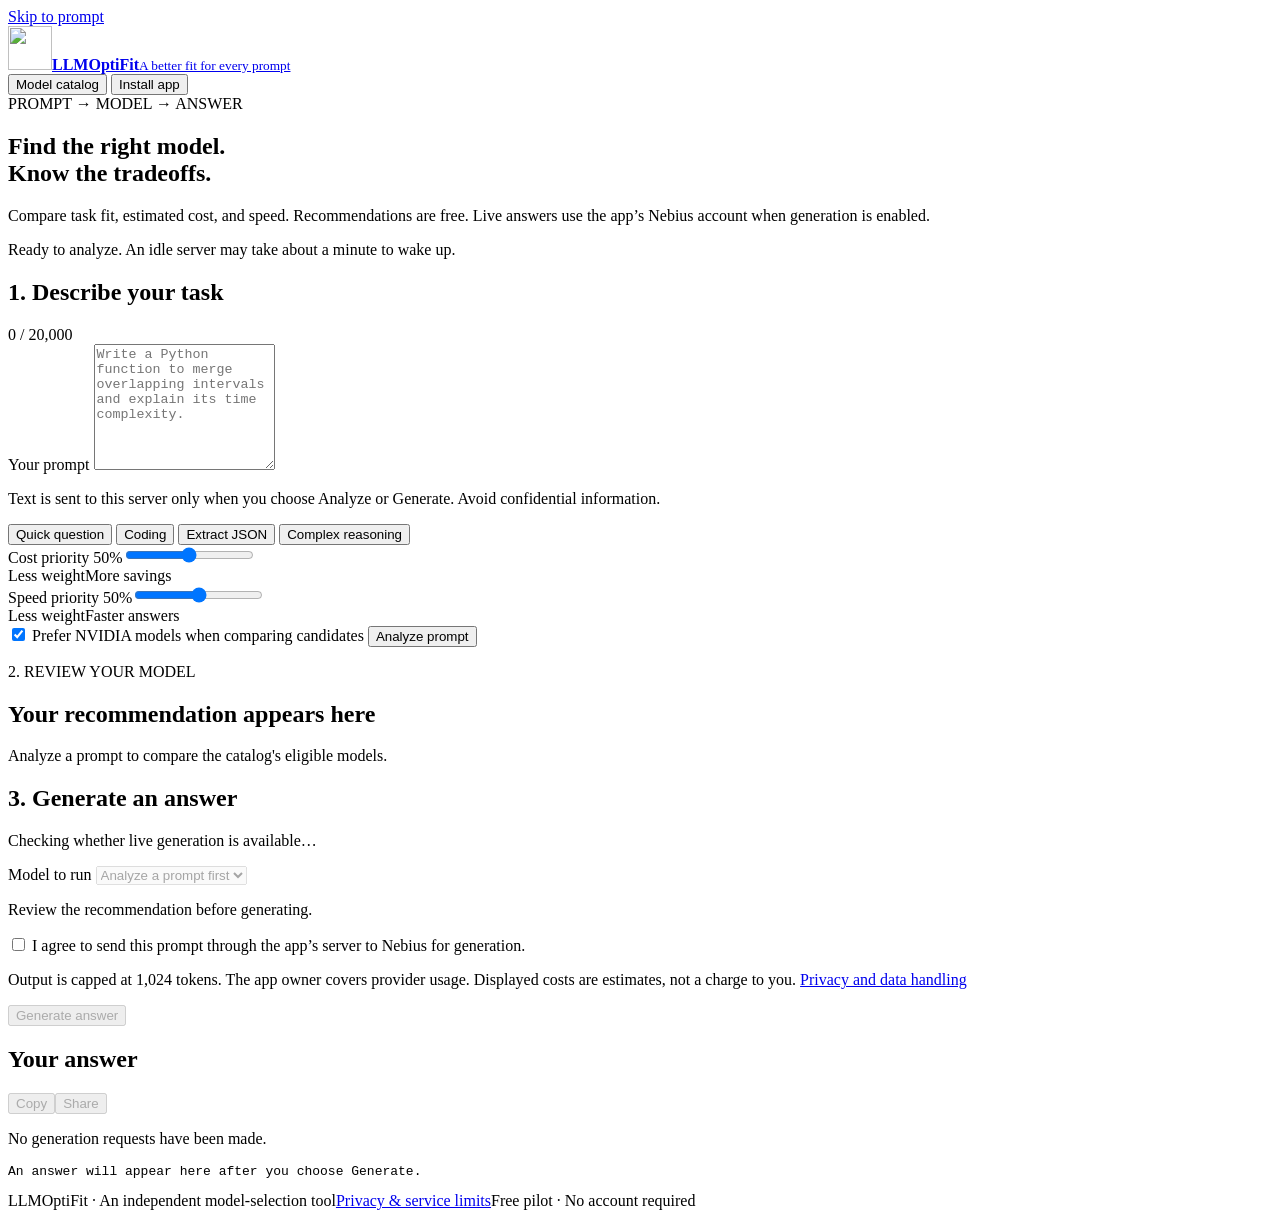
==== commit 5527d54d: "Add installable web app, FastAPI backend, Streamlit dashboard, and tests" ====
--- a/web/index.html
+++ b/web/index.html
@@ -1,375 +1,105 @@
-<!DOCTYPE html>
+<!doctype html>
 <html lang="en">
 <head>
-  <meta charset="UTF-8">
-  <meta name="viewport" content="width=device-width, initial-scale=1.0">
-  <title>LLMOptiFit — Pareto-Optimal LLM Router & Token Factory Orchestrator</title>
-  <meta name="description" content="Intelligent LLM router matching prompt characteristics to Pareto-optimal Nebius Token Factory models with NVIDIA open-source acceleration.">
-  
-  <!-- Modern Typography from Google Fonts -->
-  <link rel="preconnect" href="https://fonts.googleapis.com">
-  <link rel="preconnect" href="https://fonts.gstatic.com" crossorigin>
-  <link href="https://fonts.googleapis.com/css2?family=Inter:wght@300;400;500;600;700&family=JetBrains+Mono:wght@400;500;600;700&family=Outfit:wght@500;600;700;800&display=swap" rel="stylesheet">
-  
-  <link rel="stylesheet" href="style.css">
+  <meta charset="utf-8">
+  <meta name="viewport" content="width=device-width, initial-scale=1, viewport-fit=cover">
+  <meta name="theme-color" content="#0b1220">
+  <meta name="description" content="Find an LLM that fits your prompt. Compare estimated cost, speed, and task fit. Generate through the app’s Nebius account.">
+  <title>LLMOptiFit — Find the right model</title>
+  <link rel="manifest" href="/manifest.webmanifest">
+  <link rel="icon" href="/icons/icon.svg" type="image/svg+xml">
+  <link rel="apple-touch-icon" href="/icons/apple-touch-icon.png">
+  <link rel="stylesheet" href="/style.css">
+  <script src="/app.js" defer></script>
 </head>
 <body>
-  <!-- Ambient background glow elements -->
-  <div class="ambient-glow glow-1"></div>
-  <div class="ambient-glow glow-2"></div>
-  <div class="ambient-glow glow-3"></div>
-
-  <!-- Main Application Wrapper -->
+  <a href="#prompt" class="skip-link">Skip to prompt</a>
   <div class="app-layout">
-    
-    <!-- Top Navigation Bar -->
     <header class="app-header">
-      <div class="brand-container">
-        <div class="logo-mark">
-          <svg viewBox="0 0 32 32" fill="none" class="logo-svg">
-            <polygon points="16,3 29,10.5 29,25.5 16,33 3,25.5 3,10.5" stroke="url(#logo-grad)" stroke-width="2.5" fill="rgba(16, 185, 129, 0.08)"/>
-            <circle cx="16" cy="18" r="4.5" fill="#10B981" />
-            <path d="M16 7L16 13.5M25 21L19.5 19M7 21L12.5 19" stroke="#34D399" stroke-width="2" stroke-linecap="round"/>
-            <defs>
-              <linearGradient id="logo-grad" x1="0" y1="0" x2="32" y2="32">
-                <stop offset="0%" stop-color="#10B981"/>
-                <stop offset="50%" stop-color="#06B6D4"/>
-                <stop offset="100%" stop-color="#8B5CF6"/>
-              </linearGradient>
-            </defs>
-          </svg>
-        </div>
-        <div class="brand-titles">
-          <h1 class="brand-name">LLMOptiFit <span class="version-badge">v1.0</span></h1>
-          <p class="brand-tagline">Pareto-Optimal LLM Router &bull; Nebius Token Factory</p>
-        </div>
-      </div>
-
-      <div class="header-badges">
-        <div class="status-pill status-nebius" id="nebius-status-pill">
-          <span class="pulse-dot"></span>
-          <span class="status-label">Nebius Token Factory Active</span>
-        </div>
-        <div class="status-pill status-nvidia">
-          <span class="nvidia-icon">&#9670;</span>
-          <span>NVIDIA Open-Source Ready</span>
-        </div>
-        <button class="catalog-btn" id="open-catalog-btn" title="Inspect all 24 models in Nebius catalog">
-          <svg width="15" height="15" viewBox="0 0 24 24" fill="none" stroke="currentColor" stroke-width="2"><path d="M4 6h16M4 12h16M4 18h16"/></svg>
-          <span>Catalog (24)</span>
-        </button>
-      </div>
+      <a class="brand" href="/" aria-label="LLMOptiFit home"><img src="/icons/icon.svg" width="44" height="44" alt=""><span><strong>LLMOptiFit</strong><small>A better fit for every prompt</small></span></a>
+      <nav aria-label="App navigation">
+        <button id="catalog-button" class="button secondary" type="button">Model catalog</button>
+        <button id="install-button" class="button secondary" type="button">Install app</button>
+      </nav>
     </header>
-
-    <!-- Main Content Container: Left Panel (Input & Tuning) | Right Panel (Recommendation & Output) -->
+    <section class="intro">
+      <span class="eyebrow">PROMPT → MODEL → ANSWER</span>
+      <h1>Find the right model.<br><span>Know the tradeoffs.</span></h1>
+      <p>Compare task fit, estimated cost, and speed. Recommendations are free. Live answers use the app’s Nebius account when generation is enabled.</p>
+    </section>
+    <div id="connection-status" class="notice" role="status" aria-live="polite">Ready to analyze. An idle server may take about a minute to wake up.</div>
+    <noscript><p class="notice error">Enable JavaScript to analyze prompts and use this app.</p></noscript>
     <main class="dashboard-grid">
-
-      <!-- LEFT COLUMN: Prompt Workshop & Parameter Configuration -->
-      <section class="panel-left">
-        
-        <!-- Prompt Input Card -->
-        <div class="glass-card prompt-card">
-          <div class="card-header">
-            <div class="header-title-group">
-              <span class="card-icon">&#9998;</span>
-              <h2 class="card-title">Prompt Workshop</h2>
-            </div>
-            <div class="token-meter" id="prompt-token-meter">
-              <span class="meter-label">Est. Tokens:</span>
-              <span class="meter-val" id="in-token-count">0</span>
-            </div>
+        <form id="prompt-form" class="card">
+          <div class="card-heading"><h2>1. Describe your task</h2><span id="character-count" class="muted">0 / 20,000</span></div>
+          <label for="prompt">Your prompt</label>
+          <textarea id="prompt" rows="8" maxlength="20000" required placeholder="Write a Python function to merge overlapping intervals and explain its time complexity." aria-describedby="prompt-help"></textarea>
+          <p id="prompt-help" class="hint">Text is sent to this server only when you choose Analyze or Generate. Avoid confidential information.</p>
+          <div class="preset-row" aria-label="Example prompts">
+            <button type="button" class="chip" data-preset="simple">Quick question</button>
+            <button type="button" class="chip" data-preset="coding">Coding</button>
+            <button type="button" class="chip" data-preset="extraction">Extract JSON</button>
+            <button type="button" class="chip" data-preset="reasoning">Complex reasoning</button>
           </div>
-
-          <div class="prompt-input-wrapper">
-            <textarea 
-              id="prompt-input" 
-              class="prompt-textarea" 
-              rows="5" 
-              placeholder="Enter your prompt here, or select a preset below to see how LLMOptiFit dynamically classifies task complexity and routes to the Pareto-optimal model..."
-            >Write a fast Python script to scrape product prices from an HTML table and save them into a SQLite database with indexed lookups.</textarea>
+          <div class="slider-grid">
+            <div><label for="cost">Cost priority <output id="cost-value" for="cost">50%</output></label><input id="cost" type="range" min="0" max="100" value="50"><div class="range-labels"><span>Less weight</span><span>More savings</span></div></div>
+            <div><label for="speed">Speed priority <output id="speed-value" for="speed">50%</output></label><input id="speed" type="range" min="0" max="100" value="50"><div class="range-labels"><span>Less weight</span><span>Faster answers</span></div></div>
           </div>
-
-          <!-- Quick Starter Pills -->
-          <div class="presets-section">
-            <span class="presets-label">Quick Benchmarks:</span>
-            <div class="preset-pills" id="preset-pills">
-              <button class="pill-btn active" data-preset="coding">
-                <span>&#128187; Python Scraper</span>
-              </button>
-              <button class="pill-btn" data-preset="sql">
-                <span>&#128452; Manager Salary SQL</span>
-              </button>
-              <button class="pill-btn" data-preset="math">
-                <span>&#129518; Quadratic Equation</span>
-              </button>
-              <button class="pill-btn" data-preset="architecture">
-                <span>&#9881; Byzantine Consensus</span>
-              </button>
-              <button class="pill-btn" data-preset="extraction">
-                <span>&#128203; Extract JSON Contacts</span>
-              </button>
-              <button class="pill-btn" data-preset="nano">
-                <span>&#9889; Simple "1 + 1"</span>
-              </button>
-            </div>
+          <label class="check"><input id="prefer-nvidia" type="checkbox" checked> Prefer NVIDIA models when comparing candidates</label>
+          <button id="analyze-button" class="button primary wide" type="submit">Analyze prompt</button>
+          <p id="analysis-status" class="hint" role="status" aria-live="polite"></p>
+        </form>
+        <section class="card" id="classification-card" hidden aria-labelledby="classification-title">
+          <h2 id="classification-title">What your prompt needs</h2>
+          <div class="metric-grid"><div><span>Task</span><strong id="task-value">—</strong></div><div><span>Tier</span><strong id="tier-value">—</strong></div><div><span>Complexity</span><strong id="complexity-value">—</strong></div></div>
+          <div id="drivers" class="preset-row"></div>
+          <p class="hint">Task classification combines a trained model and rules. Routing tiers use rules. Scores are estimates, not measured answer quality.</p>
+        </section>
+        <section id="recommendation-card" class="card recommendation" aria-labelledby="recommendation-title">
+          <span class="eyebrow">2. REVIEW YOUR MODEL</span>
+          <h2 id="recommendation-title">Your recommendation appears here</h2>
+          <p id="recommendation-empty" class="muted">Analyze a prompt to compare the catalog's eligible models.</p>
+          <div id="recommendation-content" hidden>
+            <div class="model-line"><code id="model-id"></code><button id="copy-model" type="button" class="button secondary">Copy ID</button></div>
+            <div class="metric-grid"><div><span>Estimated cost</span><strong id="estimated-cost">—</strong></div><div><span>Estimated latency</span><strong id="estimated-latency">—</strong></div><div><span>Fit score</span><strong id="fit-score">—</strong></div></div>
+            <p id="rationale" class="rationale"></p>
+            <p class="hint">Fit score is an uncalibrated ranking index, not a percentage or accuracy claim. Savings compare estimated usage against a catalog baseline.</p>
+            <p id="catalog-date" class="hint"></p>
+            <h3>Other eligible choices</h3><div id="alternatives" class="alternatives"></div>
           </div>
-
-          <!-- Tradeoff Tuning Controls -->
-          <div class="tuning-section">
-            <div class="tuning-row">
-              <div class="slider-control">
-                <div class="slider-label-row">
-                  <span class="slider-name">Cost Sensitivity</span>
-                  <span class="slider-val-badge" id="cost-val">50%</span>
-                </div>
-                <input type="range" id="cost-slider" min="0" max="100" value="50" class="custom-slider slider-cost">
-                <div class="slider-endpoints">
-                  <span>Quality Focused</span>
-                  <span>Max Budget Savings</span>
-                </div>
-              </div>
-
-              <div class="slider-control">
-                <div class="slider-label-row">
-                  <span class="slider-name">Latency Sensitivity</span>
-                  <span class="slider-val-badge" id="latency-val">50%</span>
-                </div>
-                <input type="range" id="latency-slider" min="0" max="100" value="50" class="custom-slider slider-lat">
-                <div class="slider-endpoints">
-                  <span>Deep Reasoning</span>
-                  <span>Instant TTFT</span>
-                </div>
-              </div>
-            </div>
-
-            <!-- Toggles & Preferences -->
-            <div class="toggle-row">
-              <label class="switch-container">
-                <input type="checkbox" id="prefer-nvidia-toggle" checked>
-                <span class="switch-slider"></span>
-                <span class="switch-label">
-                  <strong class="nv-green">Prefer NVIDIA Open-Source</strong>
-                  <span class="switch-hint">(Nemotron-3.5-Lightning, Super-120B, Ultra-550B)</span>
-                </span>
-              </label>
-            </div>
-          </div>
-
-          <!-- Action Buttons -->
-          <div class="action-buttons-row">
-            <button class="btn btn-secondary" id="analyze-btn" title="Inspect prompt parameters and model route without inference">
-              <svg width="16" height="16" viewBox="0 0 24 24" fill="none" stroke="currentColor" stroke-width="2"><circle cx="11" cy="11" r="8"/><path d="m21 21-4.3-4.3"/></svg>
-              <span>Inspect Pareto Route</span>
-            </button>
-            <button class="btn btn-primary" id="generate-btn" title="Classify, route, and execute live on Nebius Token Factory">
-              <span class="btn-spinner" id="btn-spinner"></span>
-              <svg class="btn-icon" width="16" height="16" viewBox="0 0 24 24" fill="none" stroke="currentColor" stroke-width="2"><path d="M13 2L3 14h9l-1 8 10-12h-9l1-8z"/></svg>
-              <span class="btn-text" id="btn-text">Route &amp; Generate Live</span>
-            </button>
-          </div>
-        </div>
-
-        <!-- Prompt Telemetry / NLP Scoring Card -->
-        <div class="glass-card telemetry-card">
-          <div class="card-header">
-            <div class="header-title-group">
-              <span class="card-icon">&#128269;</span>
-              <h3 class="card-title">Prompt Classification Telemetry</h3>
-            </div>
-            <span class="telemetry-badge" id="clf-engine-badge">Supervised NLP (100% Accuracy)</span>
-          </div>
-
-          <div class="telemetry-metrics-grid">
-            <div class="telemetry-metric-box">
-              <span class="metric-tiny-title">PREDICTED TASK</span>
-              <div class="metric-main-val">
-                <span class="task-icon" id="telemetry-task-icon">&#128187;</span>
-                <span class="task-name" id="telemetry-task-name">CODING</span>
-              </div>
-            </div>
-
-            <div class="telemetry-metric-box">
-              <span class="metric-tiny-title">RECOMMENDED TIER</span>
-              <div class="metric-main-val">
-                <span class="tier-pill" id="telemetry-tier-pill">NANO</span>
-              </div>
-            </div>
-
-            <div class="telemetry-metric-box">
-              <span class="metric-tiny-title">COMPLEXITY SCORE</span>
-              <div class="complexity-progress-wrapper">
-                <span class="complexity-num" id="telemetry-complexity-num">0.18</span>
-                <div class="mini-progress-bar">
-                  <div class="mini-progress-fill" id="telemetry-complexity-fill" style="width: 18%;"></div>
-                </div>
-              </div>
-            </div>
-
-            <div class="telemetry-metric-box">
-              <span class="metric-tiny-title">EST. PROMPT TOKENS</span>
-              <div class="metric-main-val font-mono" id="telemetry-tokens">~24 tokens</div>
-            </div>
-          </div>
-
-          <!-- Parameter Drivers Bar List -->
-          <div class="drivers-container">
-            <span class="drivers-title">Top Rubric Complexity Drivers:</span>
-            <div class="driver-tags" id="driver-tags">
-              <span class="driver-chip"><span class="driver-name">reasoning_complexity</span>: <strong>0.80</strong></span>
-              <span class="driver-chip"><span class="driver-name">accuracy_requirement</span>: <strong>0.75</strong></span>
-              <span class="driver-chip"><span class="driver-name">instruction_complexity</span>: <strong>0.60</strong></span>
-            </div>
-          </div>
-        </div>
-
-      </section>
-
-      <!-- RIGHT COLUMN: Pareto Recommendation, Frontier Chart & Live Output -->
-      <section class="panel-right">
-
-        <!-- Winning Recommendation Hero Card -->
-        <div class="glass-card winner-card" id="winner-card">
-          <div class="card-header winner-card-header">
-            <div class="winner-title-group">
-              <span class="trophy-badge">&#127942; WINNING PARETO ROUTE</span>
-              <span class="savings-highlight" id="winner-savings-pill">Save 92.5% vs Frontier</span>
-            </div>
-            <div class="vendor-tag" id="winner-vendor-tag">
-              <span class="nv-spark" id="winner-nv-spark">&#9670;</span>
-              <span id="winner-vendor-name">NVIDIA</span>
-            </div>
-          </div>
-
-          <div class="winner-body">
-            <div class="model-headline-row">
-              <div class="model-id-wrapper">
-                <h2 class="model-name-title" id="winner-model-name">Nemotron-3.5-Lightning</h2>
-                <code class="model-id-code" id="winner-model-id">nvidia/Nemotron-3_5-Lightning</code>
-              </div>
-              <button class="copy-btn" id="copy-model-id-btn" title="Copy model ID">
-                <svg width="14" height="14" viewBox="0 0 24 24" fill="none" stroke="currentColor" stroke-width="2"><rect x="9" y="9" width="13" height="13" rx="2" ry="2"/><path d="M5 15H4a2 2 0 0 1-2-2V4a2 2 0 0 1 2-2h9a2 2 0 0 1 2 2v1"/></svg>
-                <span id="copy-btn-label">Copy</span>
-              </button>
-            </div>
-
-            <!-- KPI Metric Chips Grid -->
-            <div class="winner-kpis-grid">
-              <div class="kpi-box">
-                <span class="kpi-label">&#128176; Estimated Cost</span>
-                <span class="kpi-value font-mono highlight-cost" id="kpi-cost">$0.000037</span>
-                <span class="kpi-sub" id="kpi-savings-text">92.5% cheaper than 405B</span>
-              </div>
-              <div class="kpi-box">
-                <span class="kpi-label">&#9889; Projected Latency</span>
-                <span class="kpi-value font-mono highlight-lat" id="kpi-latency">1.91s</span>
-                <span class="kpi-sub">314.1 tokens/sec throughput</span>
-              </div>
-              <div class="kpi-box">
-                <span class="kpi-label">&#127919; Quality Match</span>
-                <span class="kpi-value font-mono highlight-qual" id="kpi-quality">89.0 / 100</span>
-                <span class="kpi-sub">Optimal Tier &amp; Affinity</span>
-              </div>
-              <div class="kpi-box">
-                <span class="kpi-label">&#128393; Frontier Status</span>
-                <span class="kpi-value highlight-status" id="kpi-status">Pareto Optimal</span>
-                <span class="kpi-sub">Unbeatable Cost/Quality</span>
-              </div>
-            </div>
-
-            <!-- Plain English Rationale -->
-            <div class="rationale-box">
-              <span class="rationale-icon">&#128161;</span>
-              <p class="rationale-text" id="winner-rationale">
-                Prompt matches NANO tier (coding, complexity=0.18). Selected Nemotron-3.5-Lightning (NVIDIA Open-Source) as the Pareto-optimal candidate: delivers 89.0/100 quality fit at $0.000037 (92.5% cheaper than frontier Nous-Hermes-405B).
-              </p>
-            </div>
-          </div>
-        </div>
-
-
-        <!-- Live Nebius Inference Output Terminal -->
-        <div class="glass-card terminal-card" id="terminal-card">
-          <div class="card-header terminal-card-header">
-            <div class="terminal-title-group">
-              <span class="terminal-status-icon" id="terminal-status-icon">&#9654;</span>
-              <h3 class="card-title">Nebius Token Factory Response</h3>
-              <span class="terminal-model-badge font-mono" id="terminal-model-name">nvidia/Nemotron-3_5-Lightning</span>
-            </div>
-            <div class="terminal-stats" id="terminal-stats">
-              <span class="t-stat" id="stat-latency">&#9889; 1.48s</span>
-              <span class="t-stat" id="stat-tokens">&#128202; 142 tok</span>
-              <span class="t-stat" id="stat-cost">&#128176; $0.000035</span>
-            </div>
-            <button class="copy-terminal-btn" id="copy-output-btn" title="Copy response to clipboard">
-              <svg width="13" height="13" viewBox="0 0 24 24" fill="none" stroke="currentColor" stroke-width="2"><rect x="9" y="9" width="13" height="13" rx="2" ry="2"/><path d="M5 15H4a2 2 0 0 1-2-2V4a2 2 0 0 1 2-2h9a2 2 0 0 1 2 2v1"/></svg>
-              <span>Copy</span>
-            </button>
-          </div>
-
-          <div class="terminal-body">
-            <pre class="terminal-content" id="terminal-content">Click "Route &amp; Generate Live" to execute this prompt directly against Nebius Token Factory with the winning Pareto-optimal model. Response tokens and live execution latency will stream here.</pre>
-          </div>
-        </div>
-
-      </section>
-
+        </section>
+        <section class="card" id="generation-card" aria-labelledby="generation-title">
+          <h2 id="generation-title">3. Generate an answer</h2>
+          <p class="hint" id="generation-availability">Checking whether live generation is available…</p>
+          <label for="generation-model">Model to run</label>
+          <select id="generation-model" disabled><option>Analyze a prompt first</option></select>
+          <p id="generation-estimate" class="hint">Review the recommendation before generating.</p>
+          <label class="check"><input type="checkbox" id="consent"> I agree to send this prompt through the app’s server to Nebius for generation.</label>
+          <p class="hint">Output is capped at 1,024 tokens. The app owner covers provider usage. Displayed costs are estimates, not a charge to you. <a href="/privacy.html">Privacy and data handling</a></p>
+          <button type="button" id="generate-button" class="button primary wide" disabled>Generate answer</button>
+        </section>
+        <section class="card" id="answer-card" aria-labelledby="answer-title">
+          <div class="card-heading"><h2 id="answer-title">Your answer</h2><div class="actions"><button type="button" id="copy-answer" class="button secondary" disabled>Copy</button><button type="button" id="share-answer" class="button secondary" disabled>Share</button></div></div>
+          <p id="answer-status" class="hint" role="status" aria-live="polite">No generation requests have been made.</p>
+          <div id="answer-metrics" class="hint"></div>
+          <pre id="answer" tabindex="0">An answer will appear here after you choose Generate.</pre>
+        </section>
     </main>
-
-    <!-- Footer -->
-    <footer class="app-footer">
-      <div class="footer-left">
-        <span>&copy; 2026 LLMOptiFit &bull; Built for Nebius Token Factory &amp; NVIDIA Open-Source Hackathon</span>
-      </div>
-      <div class="footer-right">
-        <span>Evaluated across 1,000 LMSYS Arena benchmark prompts with 100% classification precision</span>
-      </div>
-    </footer>
+    <footer><span>LLMOptiFit · An independent model-selection tool</span><a href="/privacy.html">Privacy &amp; service limits</a><span>Free pilot · No account required</span></footer>
   </div>
-
-  <!-- Nebius Catalog Drawer Modal -->
-  <div class="modal-backdrop" id="catalog-modal-backdrop">
-    <div class="modal-card">
-      <div class="modal-header">
-        <div class="modal-title-group">
-          <h3 class="modal-title">Nebius Token Factory Model Catalog</h3>
-          <p class="modal-subtitle">24 Live Models Available for Dynamic Routing</p>
-        </div>
-        <button class="close-modal-btn" id="close-catalog-btn">&times;</button>
-      </div>
-
-      <div class="modal-filter-row">
-        <input type="text" id="catalog-search" class="catalog-search-input" placeholder="Search by model name or vendor (nvidia, qwen, meta, google)...">
-        <div class="catalog-filter-tags" id="catalog-tier-filters">
-          <button class="filter-pill active" data-filter="all">All (24)</button>
-          <button class="filter-pill" data-filter="nano">Nano (&le;30B)</button>
-          <button class="filter-pill" data-filter="super">Super (30B-120B)</button>
-          <button class="filter-pill" data-filter="ultra">Ultra (&ge;120B)</button>
-          <button class="filter-pill" data-filter="nvidia">&#9670; NVIDIA Only</button>
-        </div>
-      </div>
-
-      <div class="catalog-table-container">
-        <table class="catalog-table">
-          <thead>
-            <tr>
-              <th>Model</th>
-              <th>Vendor</th>
-              <th>Tier</th>
-              <th>Context</th>
-              <th>Input $/M</th>
-              <th>Output $/M</th>
-              <th>Speed</th>
-              <th>Action</th>
-            </tr>
-          </thead>
-          <tbody id="catalog-table-body">
-            <!-- Dynamic model rows -->
-          </tbody>
-        </table>
-      </div>
-    </div>
-  </div>
-
-  <script src="app.js"></script>
+  <dialog id="catalog-dialog" aria-labelledby="catalog-title">
+    <div class="card-heading"><h2 id="catalog-title">Model catalog</h2><button class="button secondary" type="button" data-close="catalog-dialog" aria-label="Close model catalog">Close</button></div>
+    <p id="catalog-status" class="hint" role="status"></p>
+    <label for="catalog-search">Search model, vendor, or tier</label><input id="catalog-search" type="search" placeholder="e.g. NVIDIA or coding">
+    <div id="catalog-list" class="catalog-list"></div>
+  </dialog>
+  <dialog id="install-dialog" aria-labelledby="install-title">
+    <div class="card-heading"><h2 id="install-title">Install LLMOptiFit</h2><button class="button secondary" type="button" data-close="install-dialog">Close</button></div>
+    <button type="button" id="native-install" class="button primary" hidden>Install on this device</button>
+    <p><strong>iPhone or iPad:</strong> Open this site in Safari, choose Share → Add to Home Screen, and enable Open as Web App if offered.</p>
+    <p><strong>Android:</strong> Open in Chrome and choose Install app or Add to Home Screen from the browser menu.</p>
+    <p><strong>Desktop:</strong> Use your browser's install icon when available.</p>
+    <p class="hint">Installation is free. The interface can open offline after your first visit; analysis and generation need an internet connection.</p>
+  </dialog>
 </body>
 </html>
